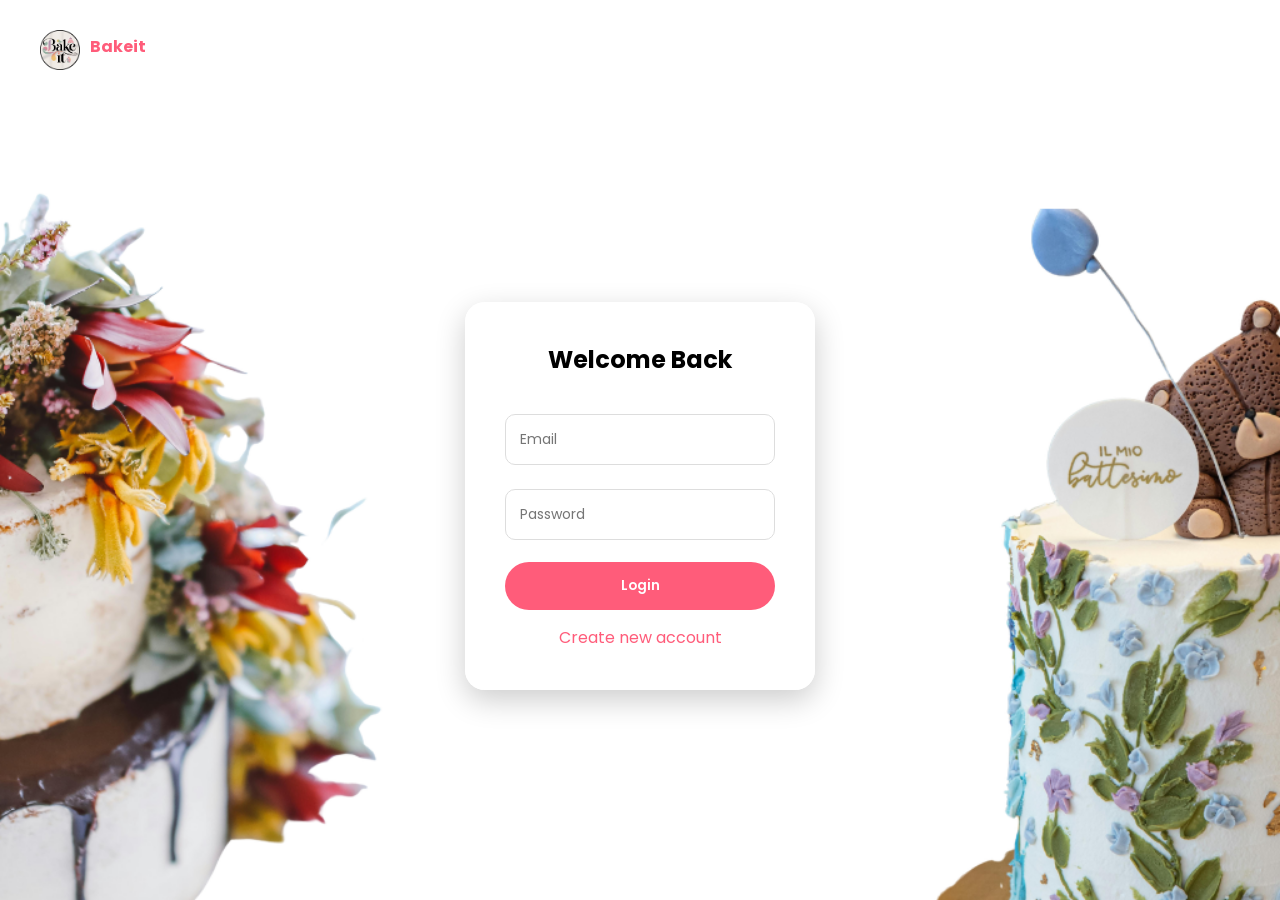
==== admin.html @ 615b2ef1 "first commit" ====
<!DOCTYPE html>
<html lang="en">

<head>
    <meta charset="UTF-8">
    <meta name="viewport" content="width=device-width, initial-scale=1.0">
    <title>Bakeit Admin Panel</title>
    <link rel="stylesheet" href="style/style.css">

    <link href="https://fonts.googleapis.com/css2?family=Poppins:wght@300;400;600&display=swap" rel="stylesheet">

    <style>
        * {
            margin: 0;
            padding: 0;
            box-sizing: border-box;
            font-family: 'Poppins', sans-serif;
        }

        body {
            background: #fff7f8;
        }

        /* HEADER */
        header {
            background: #ff5c7a;
            color: white;
            padding: 15px;
            text-align: center;
            font-size: 20px;
            font-weight: 600;
        }

        /* CONTAINER */
        .container {
            max-width: 1000px;
            margin: auto;
            padding: 20px;
        }

        /* CARD */
        .card {
            background: white;
            padding: 20px;
            border-radius: 12px;
            margin-bottom: 20px;
            box-shadow: 0 5px 15px rgba(0, 0, 0, 0.1);
        }

        /* INPUT */
        input {
            width: 100%;
            padding: 12px;
            margin: 8px 0;
            border-radius: 8px;
            border: 1px solid #ddd;
        }

        /* BUTTON */
        button {
            background: #ff5c7a;
            color: white;
            border: none;
            padding: 10px 15px;
            border-radius: 6px;
            cursor: pointer;
        }

        button:hover {
            opacity: 0.9;
        }

        /* PRODUCT */
        .product {
            display: flex;
            justify-content: space-between;
            align-items: center;
            margin-top: 10px;
            padding-bottom: 10px;
            border-bottom: 1px solid #eee;
        }

        .product img {
            width: 60px;
            height: 60px;
            object-fit: cover;
            border-radius: 8px;
        }

        /* DROP AREA */
        .drop-area {
            border: 2px dashed #ff5c7a;
            padding: 20px;
            text-align: center;
            border-radius: 10px;
            cursor: pointer;
        }

        .drop-area:hover {
            background: #fff0f3;
        }

        /* ORDER */
        .order {
            background: #fafafa;
            padding: 15px;
            margin-top: 10px;
            border-radius: 10px;
            line-height: 1.6;
        }

        .order strong {
            font-size: 16px;
        }

        .status {
            padding: 5px 10px;
            border-radius: 20px;
            font-size: 12px;
            display: inline-block;
        }

        .pending {
            background: orange;
            color: white;
        }

        .delivered {
            background: green;
            color: white;
        }
    </style>
</head>

<body>

    <header
        style="display:flex;justify-content:space-between;align-items:center;padding:15px;background:#ff5c7a;color:white;">

        <span style="font-weight:600;">🍰 Bakeit Admin Dashboard</span>

        <button onclick="goHome()" style="
    background:white;
    color:#ff5c7a;
    padding:8px 15px;
    border-radius:20px;
    border:none;
    cursor:pointer;
    font-weight:500;
  ">
            Home
        </button>

    </header>

    <div class="container">

        <!-- ADD PRODUCT -->
        <div class="card">
            <h2>Add Product</h2>

            <input type="text" id="name" placeholder="Product Name">
            <input type="number" id="price" placeholder="Price">
            <input type="text" id="category" placeholder="Category">

            <div id="dropArea" class="drop-area">
                Drag & Drop Image OR Click
                <input type="file" id="fileInput" hidden>
            </div>

            <img id="preview" style="width:100px;margin-top:10px;display:none;">

            <button onclick="addProduct()">Add Product</button>
        </div>

        <!-- PRODUCT LIST -->
        <div class="card">
            <h2>Products</h2>
            <div id="productList"></div>
        </div>

        <!-- ORDERS -->
        <div class="card">
            <h2>Orders</h2>
            <div id="orderList"></div>
        </div>
        <div class="card">
            <h2>Notifications</h2>
            <div id="notifyList"></div>
            <button onclick="clearNotify()">Clear</button>
        </div>

    </div>


    <script>
        let products = JSON.parse(localStorage.getItem("products")) || [];
        let orders = JSON.parse(localStorage.getItem("orders")) || [];

        let imageData = "";

        /* DRAG & DROP */
        let dropArea = document.getElementById("dropArea");
        let fileInput = document.getElementById("fileInput");
        let preview = document.getElementById("preview");

        dropArea.onclick = () => fileInput.click();

        fileInput.addEventListener("change", handleFile);

        dropArea.addEventListener("dragover", e => e.preventDefault());

        dropArea.addEventListener("drop", e => {
            e.preventDefault();
            let file = e.dataTransfer.files[0];
            handleFile({ target: { files: [file] } });
        });

        function handleFile(e) {
            let file = e.target.files[0];
            let reader = new FileReader();

            reader.onload = function (event) {
                imageData = event.target.result;
                preview.src = imageData;
                preview.style.display = "block";
            };

            reader.readAsDataURL(file);
        }

        /* ADD PRODUCT */
        function addProduct() {
            let name = document.getElementById("name").value;
            let price = document.getElementById("price").value;
            let category = document.getElementById("category").value;

            if (!name || !price || !category || !imageData) {
                alert("Fill all fields!");
                return;
            }

            products.push({ name, price, category, image: imageData });
            localStorage.setItem("products", JSON.stringify(products));

            displayProducts();
        }

        /* DISPLAY PRODUCTS */
        function displayProducts() {
            let list = document.getElementById("productList");
            list.innerHTML = "";

            products.forEach((p, i) => {
                list.innerHTML += `
      <div class="product">
        <div>
          <img src="${p.image}">
          <strong>${p.name}</strong><br>
          Rs.${p.price}
        </div>

        <div>
          <button onclick="editProduct(${i})">Edit</button>
          <button onclick="deleteProduct(${i})" style="background:red;">Delete</button>
        </div>
      </div>
    `;
            });
        }

        /* EDIT */
        function editProduct(i) {
            let newPrice = prompt("New Price:");
            if (newPrice) {
                products[i].price = newPrice;
                localStorage.setItem("products", JSON.stringify(products));
                displayProducts();
            }
        }

        /* DELETE */
        function deleteProduct(i) {
            if (confirm("Delete product?")) {
                products.splice(i, 1);
                localStorage.setItem("products", JSON.stringify(products));
                displayProducts();
            }
        }

        /* DISPLAY ORDERS */
        function displayOrders() {
            let list = document.getElementById("orderList");
            list.innerHTML = "";

            if (orders.length === 0) {
                list.innerHTML = "<p>No orders yet</p>";
                return;
            }

            orders.forEach((o, i) => {
                list.innerHTML += `
      <div class="order">

        <strong>${o.name}</strong><br>

        📞 ${o.mobile}<br>
        📍 ${o.address}<br>
        📮 ${o.postal}<br>

        💰 Total: Rs.${o.total}<br>

        🚚 Delivery: ${o.delivery || "Not set"}<br>

        Status:
        <span class="status ${o.status === 'Delivered' ? 'delivered' : 'pending'}">
          ${o.status || "Pending"}
        </span>

        <br><br>

        <input type="date" onchange="setDelivery(${i}, this.value)">

        <button onclick="markDelivered(${i})">Mark Delivered</button>

        <button onclick="deleteOrder(${i})" style="background:red;">
          Delete Order
        </button>

      </div>
    `;
            });
        }

        /* DELIVERY DATE */
        function setDelivery(i, date) {
            orders[i].delivery = date;
            localStorage.setItem("orders", JSON.stringify(orders));
            displayOrders();
        }

        /* STATUS */
        function markDelivered(i) {
            orders[i].status = "Delivered";
            localStorage.setItem("orders", JSON.stringify(orders));
            displayOrders();
        }

        /* DELETE ORDER */
        function deleteOrder(i) {
            if (confirm("Delete this order?")) {
                orders.splice(i, 1);
                localStorage.setItem("orders", JSON.stringify(orders));
                displayOrders();
            }
        }

        /* INIT */
        displayProducts();
        displayOrders();
    </script>
    <script>
        function loadNotifications() {
            let notifications = JSON.parse(localStorage.getItem("notifications")) || [];
            let box = document.getElementById("notifyList");

            if (notifications.length === 0) {
                box.innerHTML = "<p>No notifications</p>";
                return;
            }

            box.innerHTML = "";

            notifications.reverse().forEach(n => {
                box.innerHTML += `
      <div style="background:#fff0f3;padding:10px;margin:5px 0;border-radius:8px;">
        ${n.message}<br>
        <small>${n.time}</small>
      </div>
    `;
            });
        }

        loadNotifications();
    </script>
    <script>
        function clearNotify() {
            localStorage.removeItem("notifications");
            loadNotifications();
        }
    </script>
    <script>let user = JSON.parse(localStorage.getItem("user"));

        if (!user) {
            alert("Please login first!");
            window.location.href = "login.html";
        }

        // 👑 ADMIN CHECK
        else if (user.email !== "admin@gmail.com") {
            alert("Access denied! Admin only ❌");
            window.location.href = "index.html";
        }
    </script>
    <script>function goHome() {
            window.location.href = "index.html";
        }</script>

</body>

</html>
---- style/style.css ----
/* =========================
   📱 MOBILE RESPONSIVE FIX
   ========================= */

@media (max-width: 768px){

  /* HEADER */
  header{
    flex-direction: column;
    align-items: center;
    padding: 10px;
    gap:10px;
  }

  .header-right{
    flex-wrap: wrap;
    justify-content: center;
    gap:10px;
  }

  .logo span{
    font-size: 18px;
  }

  /* HERO */
  .hero{
    min-height: 60vh;
    padding: 20px;
  }

  .hero-text h1{
    font-size: 26px;
    line-height: 1.3;
  }

  .hero-text p{
    font-size: 14px;
  }

  /* SECTIONS */
  .section{
    padding: 30px 15px;
  }

  /* GRID (CAKES + PRODUCTS) */
  .cakes,
  .products{
    grid-template-columns: 1fr !important;
  }

  /* SIDEBAR (PRODUCT PAGE) */
  .sidebar{
    width: 100% !important;
    margin-bottom: 15px;
  }

  /* CONTAINER (FLEX FIX) */
  .container{
    flex-direction: column !important;
    padding: 10px;
  }

  /* BOXES */
  .box,
  .card,
  .profile-box{
    width: 100% !important;
    max-width: 95% !important;
    margin: auto;
    padding: 20px;
  }

  /* BUTTONS */
  button,
  .btn{
    width: 100%;
    font-size: 14px;
    padding: 10px;
  }

  /* INPUTS */
  input,
  select{
    font-size: 14px;
  }

  /* IMAGES */
  img{
    max-width: 100%;
    height: auto;
  }

}
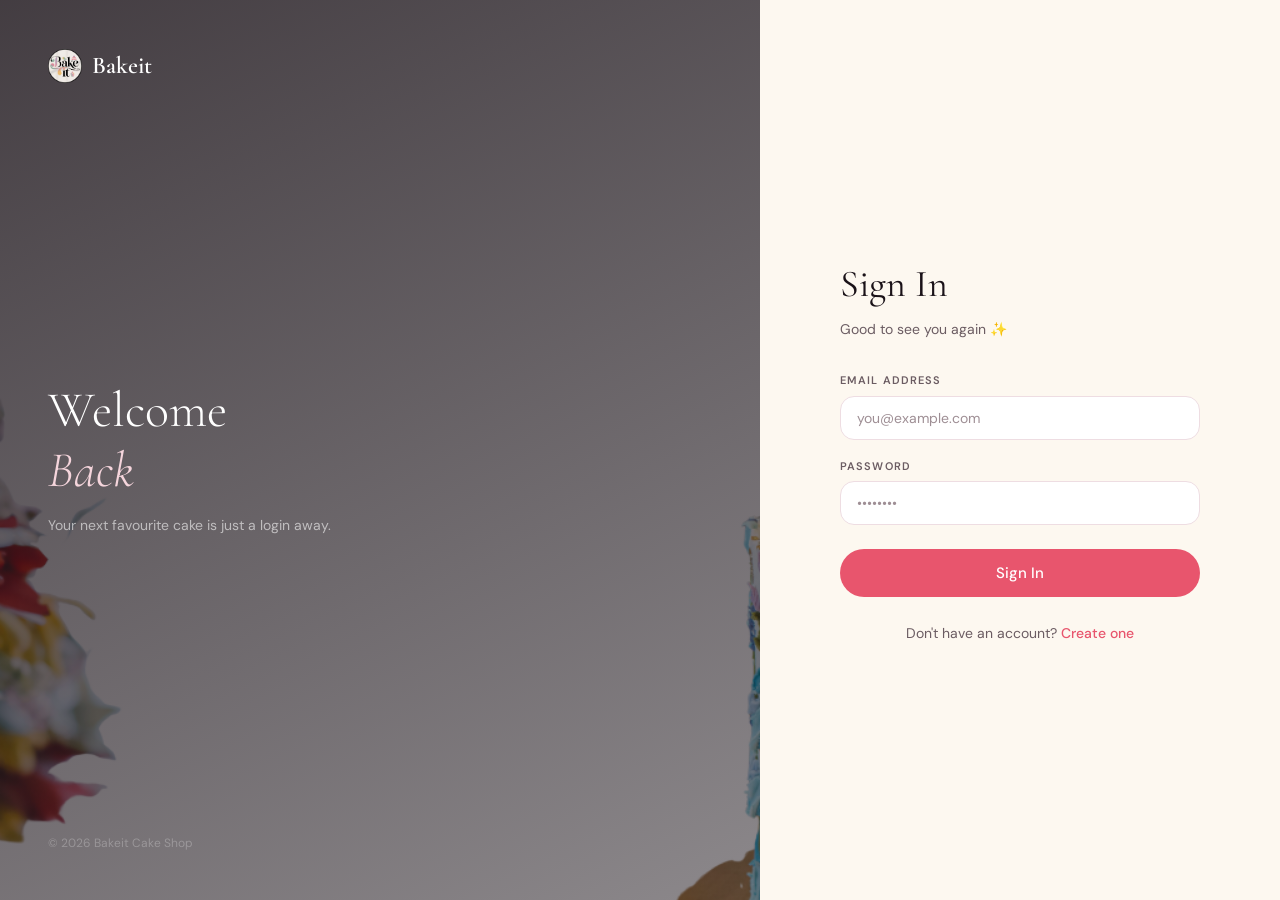
==== commit 208983ee: "updated project structure and files" ====
--- a/admin.html
+++ b/admin.html
@@ -1,411 +1,548 @@
 <!DOCTYPE html>
 <html lang="en">
-
 <head>
-    <meta charset="UTF-8">
-    <meta name="viewport" content="width=device-width, initial-scale=1.0">
-    <title>Bakeit Admin Panel</title>
-    <link rel="stylesheet" href="style/style.css">
-
-    <link href="https://fonts.googleapis.com/css2?family=Poppins:wght@300;400;600&display=swap" rel="stylesheet">
-
-    <style>
-        * {
-            margin: 0;
-            padding: 0;
-            box-sizing: border-box;
-            font-family: 'Poppins', sans-serif;
-        }
-
-        body {
-            background: #fff7f8;
-        }
-
-        /* HEADER */
-        header {
-            background: #ff5c7a;
-            color: white;
-            padding: 15px;
-            text-align: center;
-            font-size: 20px;
-            font-weight: 600;
-        }
-
-        /* CONTAINER */
-        .container {
-            max-width: 1000px;
-            margin: auto;
-            padding: 20px;
-        }
-
-        /* CARD */
-        .card {
-            background: white;
-            padding: 20px;
-            border-radius: 12px;
-            margin-bottom: 20px;
-            box-shadow: 0 5px 15px rgba(0, 0, 0, 0.1);
-        }
-
-        /* INPUT */
-        input {
-            width: 100%;
-            padding: 12px;
-            margin: 8px 0;
-            border-radius: 8px;
-            border: 1px solid #ddd;
-        }
-
-        /* BUTTON */
-        button {
-            background: #ff5c7a;
-            color: white;
-            border: none;
-            padding: 10px 15px;
-            border-radius: 6px;
-            cursor: pointer;
-        }
-
-        button:hover {
-            opacity: 0.9;
-        }
-
-        /* PRODUCT */
-        .product {
-            display: flex;
-            justify-content: space-between;
-            align-items: center;
-            margin-top: 10px;
-            padding-bottom: 10px;
-            border-bottom: 1px solid #eee;
-        }
-
-        .product img {
-            width: 60px;
-            height: 60px;
-            object-fit: cover;
-            border-radius: 8px;
-        }
-
-        /* DROP AREA */
-        .drop-area {
-            border: 2px dashed #ff5c7a;
-            padding: 20px;
-            text-align: center;
-            border-radius: 10px;
-            cursor: pointer;
-        }
-
-        .drop-area:hover {
-            background: #fff0f3;
-        }
-
-        /* ORDER */
-        .order {
-            background: #fafafa;
-            padding: 15px;
-            margin-top: 10px;
-            border-radius: 10px;
-            line-height: 1.6;
-        }
-
-        .order strong {
-            font-size: 16px;
-        }
-
-        .status {
-            padding: 5px 10px;
-            border-radius: 20px;
-            font-size: 12px;
-            display: inline-block;
-        }
-
-        .pending {
-            background: orange;
-            color: white;
-        }
-
-        .delivered {
-            background: green;
-            color: white;
-        }
-    </style>
+  <meta charset="UTF-8"><meta name="viewport" content="width=device-width, initial-scale=1.0">
+  <title>Admin Panel — Bakeit</title>
+  <link href="https://fonts.googleapis.com/css2?family=Cormorant+Garamond:ital,wght@0,300;0,400;0,600;1,400&family=DM+Sans:wght@300;400;500;600&display=swap" rel="stylesheet">
+  <link rel="stylesheet" href="style/shared.css">
+  <style>
+    body{background:#f5f0f2;overflow-x:hidden;}
+    /* SIDEBAR */
+    .admin-sidebar{position:fixed;left:0;top:0;height:100vh;width:var(--sidebar-w);background:var(--dark);z-index:400;display:flex;flex-direction:column;transition:transform .3s;}
+    @media(max-width:900px){.admin-sidebar{transform:translateX(-100%);}.admin-sidebar.open{transform:translateX(0);}}
+    .sidebar-logo{padding:24px 22px 20px;display:flex;align-items:center;gap:10px;border-bottom:1px solid rgba(255,255,255,.07);}
+    .sidebar-logo img{height:32px;}
+    .sidebar-logo span{font-family:'Cormorant Garamond',serif;font-size:22px;font-weight:600;color:white;}
+    .sidebar-label{font-size:10px;font-weight:600;letter-spacing:.2em;text-transform:uppercase;color:rgba(255,255,255,.25);padding:18px 22px 8px;}
+    .sidebar-item{display:flex;align-items:center;gap:12px;padding:12px 22px;font-size:14px;font-weight:400;color:rgba(255,255,255,.55);cursor:pointer;transition:all .2s;border-radius:0;text-decoration:none;border-left:3px solid transparent;}
+    .sidebar-item:hover{color:white;background:rgba(255,255,255,.05);border-left-color:rgba(232,85,109,.4);}
+    .sidebar-item.active{color:white;background:rgba(232,85,109,.12);border-left-color:var(--rose);}
+    .sidebar-item .si-icon{font-size:17px;width:22px;text-align:center;}
+    .sidebar-badge{margin-left:auto;background:var(--rose);color:white;font-size:10px;font-weight:700;min-width:18px;height:18px;border-radius:9px;display:inline-flex;align-items:center;justify-content:center;padding:0 5px;}
+    .sidebar-bottom{margin-top:auto;padding:20px 22px;border-top:1px solid rgba(255,255,255,.07);}
+    .sidebar-logout{display:flex;align-items:center;gap:10px;font-size:13px;color:rgba(255,255,255,.4);cursor:pointer;transition:color .2s;}
+    .sidebar-logout:hover{color:white;}
+
+    /* MAIN CONTENT */
+    .admin-main{margin-left:var(--sidebar-w);min-height:100vh;padding:0;}
+    @media(max-width:900px){.admin-main{margin-left:0;}}
+
+    /* TOP BAR */
+    .admin-topbar{background:white;padding:0 36px;height:68px;display:flex;align-items:center;justify-content:space-between;box-shadow:var(--shadow-sm);position:sticky;top:0;z-index:300;}
+    .topbar-left{display:flex;align-items:center;gap:16px;}
+    .menu-toggle{display:none;background:none;border:none;font-size:22px;cursor:pointer;color:var(--dark);}
+    @media(max-width:900px){.menu-toggle{display:block;}}
+    .topbar-title{font-family:'Cormorant Garamond',serif;font-size:22px;font-weight:600;color:var(--dark);}
+    .topbar-right{display:flex;align-items:center;gap:14px;}
+    .topbar-notif{position:relative;cursor:pointer;}
+    .notif-badge{position:absolute;top:-4px;right:-4px;background:var(--rose);color:white;font-size:9px;font-weight:700;min-width:16px;height:16px;border-radius:8px;display:flex;align-items:center;justify-content:center;padding:0 4px;}
+    .topbar-avatar{width:36px;height:36px;border-radius:50%;object-fit:cover;border:2px solid var(--rose);}
+    .topbar-name{font-size:14px;font-weight:500;color:var(--dark);}
+
+    /* SECTIONS */
+    .admin-section{display:none;padding:32px 36px;}
+    .admin-section.active{display:block;}
+    @media(max-width:640px){.admin-section{padding:20px 16px;}}
+
+    /* STATS GRID */
+    .stats-grid{display:grid;grid-template-columns:repeat(auto-fit,minmax(200px,1fr));gap:18px;margin-bottom:32px;}
+    .stat-card{background:white;border-radius:var(--radius-lg);padding:22px 24px;box-shadow:var(--shadow);display:flex;align-items:flex-start;gap:16px;}
+    .stat-icon{width:48px;height:48px;border-radius:var(--radius);display:flex;align-items:center;justify-content:center;font-size:22px;flex-shrink:0;}
+    .stat-icon.rose{background:var(--rose-soft);}
+    .stat-icon.gold{background:var(--gold-pale);}
+    .stat-icon.green{background:#d1f2e1;}
+    .stat-icon.blue{background:#dbeafe;}
+    .stat-info{}
+    .stat-val{font-size:26px;font-weight:700;color:var(--dark);line-height:1.1;}
+    .stat-lbl{font-size:12px;color:var(--muted);margin-top:3px;}
+
+    /* ORDERS TABLE */
+    .orders-filters{display:flex;gap:10px;margin-bottom:20px;flex-wrap:wrap;}
+    .filter-tab{padding:8px 18px;border:1.5px solid var(--border);border-radius:var(--radius-full);font-size:13px;font-weight:500;color:var(--mid);background:white;cursor:pointer;transition:all .2s;}
+    .filter-tab:hover{border-color:var(--rose);color:var(--rose);}
+    .filter-tab.active{background:var(--rose);border-color:var(--rose);color:white;}
+    .orders-table-wrap{background:white;border-radius:var(--radius-lg);box-shadow:var(--shadow);overflow:hidden;}
+    .orders-table{width:100%;border-collapse:collapse;}
+    .orders-table th{background:var(--cream);font-size:11px;font-weight:600;color:var(--mid);letter-spacing:.1em;text-transform:uppercase;padding:14px 18px;text-align:left;border-bottom:1px solid var(--border);}
+    .orders-table td{padding:16px 18px;font-size:13px;color:var(--dark);border-bottom:1px solid var(--border);vertical-align:top;}
+    .orders-table tr:last-child td{border-bottom:none;}
+    .orders-table tr:hover td{background:#fdf7f9;}
+    .order-id-cell{font-weight:700;color:var(--rose);font-size:12px;letter-spacing:.06em;}
+    .order-customer{font-weight:500;}
+    .order-addr{font-size:12px;color:var(--muted);margin-top:2px;}
+    .order-items-preview{font-size:12px;color:var(--mid);}
+    /* action buttons in table */
+    .table-actions{display:flex;flex-direction:column;gap:6px;min-width:180px;}
+    .del-date-input{width:100%;padding:7px 10px;border:1.5px solid var(--border);border-radius:var(--radius-sm);font-family:'DM Sans',sans-serif;font-size:12px;color:var(--dark);outline:none;transition:all .2s;background:white;}
+    .del-date-input:focus{border-color:var(--rose);}
+    .status-select{width:100%;padding:7px 10px;border:1.5px solid var(--border);border-radius:var(--radius-sm);font-family:'DM Sans',sans-serif;font-size:12px;color:var(--dark);outline:none;background:white;cursor:pointer;}
+    .status-select:focus{border-color:var(--rose);}
+    .custom-price-row{display:flex;gap:6px;}
+    .custom-price-input{flex:1;padding:7px 10px;border:1.5px solid var(--border);border-radius:var(--radius-sm);font-family:'DM Sans',sans-serif;font-size:12px;color:var(--dark);outline:none;}
+    .custom-price-input:focus{border-color:var(--rose);}
+    .save-row-btn{padding:7px 14px;background:var(--rose);color:white;border:none;border-radius:var(--radius-sm);font-size:12px;font-weight:500;cursor:pointer;transition:all .2s;white-space:nowrap;}
+    .save-row-btn:hover{background:var(--rose-deep);}
+    .del-btn-sm{padding:6px 12px;background:rgba(230,57,70,.1);color:var(--error);border:1px solid rgba(230,57,70,.2);border-radius:var(--radius-sm);font-size:12px;cursor:pointer;transition:all .2s;}
+    .del-btn-sm:hover{background:var(--error);color:white;}
+    .empty-table{text-align:center;padding:60px 20px;color:var(--muted);}
+    .empty-table div{font-size:40px;margin-bottom:12px;}
+    .search-bar{width:100%;padding:11px 16px;border:1.5px solid var(--border);border-radius:var(--radius);font-family:'DM Sans',sans-serif;font-size:14px;outline:none;background:white;transition:all .25s;margin-bottom:18px;}
+    .search-bar:focus{border-color:var(--rose);}
+
+    /* PRODUCTS */
+    .products-admin-grid{display:grid;grid-template-columns:repeat(auto-fill,minmax(220px,1fr));gap:18px;}
+    .prod-admin-card{background:white;border-radius:var(--radius-lg);overflow:hidden;box-shadow:var(--shadow);}
+    .prod-admin-img{height:160px;overflow:hidden;}
+    .prod-admin-img img{width:100%;height:100%;object-fit:cover;}
+    .prod-admin-body{padding:14px 16px;}
+    .prod-admin-name{font-size:14px;font-weight:600;color:var(--dark);margin-bottom:3px;}
+    .prod-admin-cat{font-size:11px;color:var(--muted);text-transform:uppercase;letter-spacing:.08em;margin-bottom:6px;}
+    .prod-admin-price{font-size:15px;font-weight:700;color:var(--rose);margin-bottom:12px;}
+    .prod-admin-actions{display:flex;gap:8px;}
+    .add-product-form{background:white;border-radius:var(--radius-lg);padding:28px;box-shadow:var(--shadow);margin-bottom:28px;}
+    .add-product-form h2{font-family:'Cormorant Garamond',serif;font-size:22px;font-weight:400;margin-bottom:20px;}
+    .form-row{display:grid;grid-template-columns:1fr 1fr;gap:16px;}
+    @media(max-width:640px){.form-row{grid-template-columns:1fr;}}
+    .drop-zone{border:2px dashed var(--border);border-radius:var(--radius);padding:32px 20px;text-align:center;cursor:pointer;transition:all .3s;background:var(--cream);}
+    .drop-zone:hover,.drop-zone.drag-over{border-color:var(--rose);background:var(--rose-pale);}
+    .drop-zone-icon{font-size:36px;margin-bottom:10px;}
+    .drop-zone-text{font-size:14px;color:var(--mid);}
+    .drop-zone-sub{font-size:12px;color:var(--muted);margin-top:4px;}
+    .image-preview{width:80px;height:80px;border-radius:var(--radius);object-fit:cover;display:none;margin:10px auto 0;border:2px solid var(--border);}
+
+    /* NOTIFICATIONS */
+    .notif-item{display:flex;align-items:flex-start;gap:14px;padding:16px 20px;border-bottom:1px solid var(--border);background:white;transition:background .2s;}
+    .notif-item:last-child{border-bottom:none;}
+    .notif-item.unread{background:var(--rose-pale);}
+    .notif-dot{width:8px;height:8px;border-radius:50%;background:var(--rose);flex-shrink:0;margin-top:5px;}
+    .notif-dot.read{background:var(--muted);}
+    .notif-msg{font-size:13px;color:var(--dark);}
+    .notif-time{font-size:11px;color:var(--muted);margin-top:3px;}
+
+    /* MOBILE overlay */
+    .sidebar-overlay{display:none;position:fixed;inset:0;background:rgba(26,18,24,.5);z-index:399;}
+    .sidebar-overlay.show{display:block;}
+  </style>
 </head>
-
 <body>
 
-    <header
-        style="display:flex;justify-content:space-between;align-items:center;padding:15px;background:#ff5c7a;color:white;">
-
-        <span style="font-weight:600;">🍰 Bakeit Admin Dashboard</span>
-
-        <button onclick="goHome()" style="
-    background:white;
-    color:#ff5c7a;
-    padding:8px 15px;
-    border-radius:20px;
-    border:none;
-    cursor:pointer;
-    font-weight:500;
-  ">
-            Home
-        </button>
-
-    </header>
-
-    <div class="container">
-
-        <!-- ADD PRODUCT -->
-        <div class="card">
-            <h2>Add Product</h2>
-
-            <input type="text" id="name" placeholder="Product Name">
-            <input type="number" id="price" placeholder="Price">
-            <input type="text" id="category" placeholder="Category">
-
-            <div id="dropArea" class="drop-area">
-                Drag & Drop Image OR Click
-                <input type="file" id="fileInput" hidden>
+<!-- SIDEBAR -->
+<aside class="admin-sidebar" id="adminSidebar">
+  <div class="sidebar-logo">
+    <img src="images/logo.png" alt="Bakeit">
+    <span>Bakeit</span>
+  </div>
+  <div class="sidebar-label">Main Menu</div>
+  <a class="sidebar-item active" data-section="dashboard" onclick="switchSection('dashboard')">
+    <span class="si-icon">📊</span> Dashboard
+  </a>
+  <a class="sidebar-item" data-section="orders" onclick="switchSection('orders')">
+    <span class="si-icon">📦</span> Orders
+    <span class="sidebar-badge" id="pendingBadge">0</span>
+  </a>
+  <a class="sidebar-item" data-section="products" onclick="switchSection('products')">
+    <span class="si-icon">🎂</span> Products
+  </a>
+  <div class="sidebar-label">System</div>
+  <a class="sidebar-item" data-section="notifications" onclick="switchSection('notifications')">
+    <span class="si-icon">🔔</span> Notifications
+    <span class="sidebar-badge" id="notifBadge" style="display:none;">0</span>
+  </a>
+  <div class="sidebar-bottom">
+    <div class="sidebar-logout" onclick="logout()">
+      <span>🚪</span> <span>Logout</span>
+    </div>
+  </div>
+</aside>
+<div class="sidebar-overlay" id="sidebarOverlay" onclick="closeSidebar()"></div>
+
+<!-- MAIN -->
+<div class="admin-main">
+  <!-- TOP BAR -->
+  <div class="admin-topbar">
+    <div class="topbar-left">
+      <button class="menu-toggle" onclick="toggleSidebar()">☰</button>
+      <h1 class="topbar-title" id="topbarTitle">Dashboard</h1>
+    </div>
+    <div class="topbar-right">
+      <div class="topbar-notif" onclick="switchSection('notifications')">
+        🔔
+        <div class="notif-badge" id="topNotifBadge" style="display:none;">0</div>
+      </div>
+      <span class="topbar-name">Admin</span>
+      <img class="topbar-avatar" src="images/logo.png" alt="Admin">
+    </div>
+  </div>
+
+  <!-- ── DASHBOARD ── -->
+  <div class="admin-section active" id="section-dashboard">
+    <div class="stats-grid" id="statsGrid"></div>
+    <h3 style="font-family:'Cormorant Garamond',serif;font-size:22px;font-weight:400;margin-bottom:16px;">Recent Orders</h3>
+    <div id="recentOrdersWrap"></div>
+  </div>
+
+  <!-- ── ORDERS ── -->
+  <div class="admin-section" id="section-orders">
+    <input class="search-bar" type="text" id="orderSearch" placeholder="🔍 Search by order ID, customer name or email..." oninput="renderOrders()">
+    <div class="orders-filters" id="orderFilters">
+      <div class="filter-tab active" data-status="All" onclick="setFilter('All')">All</div>
+      <div class="filter-tab" data-status="Pending" onclick="setFilter('Pending')">Pending</div>
+      <div class="filter-tab" data-status="Price Set" onclick="setFilter('Price Set')">Price Set</div>
+      <div class="filter-tab" data-status="Delivering" onclick="setFilter('Delivering')">Delivering</div>
+      <div class="filter-tab" data-status="Delivered" onclick="setFilter('Delivered')">Delivered</div>
+      <div class="filter-tab" data-status="Cancelled" onclick="setFilter('Cancelled')">Cancelled</div>
+    </div>
+    <div class="orders-table-wrap" id="ordersTableWrap"></div>
+  </div>
+
+  <!-- ── PRODUCTS ── -->
+  <div class="admin-section" id="section-products">
+    <div class="add-product-form">
+      <h2>Add New Product</h2>
+      <div class="form-row">
+        <div class="field"><label>Product Name</label><input type="text" id="prodName" placeholder="Chocolate Dream Cake"></div>
+        <div class="field"><label>Price (Rs.)</label><input type="number" id="prodPrice" placeholder="1500" min="0"></div>
+      </div>
+      <div class="field">
+        <label>Category</label>
+        <select id="prodCategory">
+          <option value="">Select category...</option>
+          <option value="chocolate">Chocolate</option>
+          <option value="fruit">Fruit</option>
+          <option value="birthday">Birthday</option>
+          <option value="celebration">Celebration</option>
+          <option value="cupcakes">Cupcakes</option>
+          <option value="bento">Bento & Combos</option>
+          <option value="jars">Cake Jars & Slices</option>
+          <option value="gift">Gift Boxes</option>
+          <option value="seasonal">Seasonal</option>
+        </select>
+      </div>
+      <div class="field">
+        <label>Product Image</label>
+        <div class="drop-zone" id="dropZone" onclick="document.getElementById('imgInput').click()">
+          <div class="drop-zone-icon">📸</div>
+          <div class="drop-zone-text">Click or drag & drop to upload</div>
+          <div class="drop-zone-sub">JPG, PNG or WebP — max 5MB</div>
+          <input type="file" id="imgInput" accept="image/*" hidden>
+        </div>
+        <img id="imgPreview" class="image-preview">
+      </div>
+      <button class="btn-primary" onclick="addProduct()">➕ Add Product</button>
+    </div>
+    <h3 style="font-family:'Cormorant Garamond',serif;font-size:22px;font-weight:400;margin-bottom:18px;">All Products (<span id="prodCount">0</span>)</h3>
+    <div class="products-admin-grid" id="productAdminGrid"></div>
+  </div>
+
+  <!-- ── NOTIFICATIONS ── -->
+  <div class="admin-section" id="section-notifications">
+    <div style="display:flex;justify-content:space-between;align-items:center;margin-bottom:20px;">
+      <h2 style="font-family:'Cormorant Garamond',serif;font-size:22px;font-weight:400;">Notifications</h2>
+      <button class="btn-ghost btn-sm" onclick="clearAllNotifications()">Clear All</button>
+    </div>
+    <div class="orders-table-wrap" id="notifList"></div>
+  </div>
+</div>
+
+<script src="scripts/shared.js"></script>
+<script>
+// ── SECURITY ──
+const adminUser = requireAdmin();
+let currentFilter = 'All';
+let imgData = '';
+
+// ── SIDEBAR ──
+function switchSection(id) {
+  document.querySelectorAll('.admin-section').forEach(s => s.classList.remove('active'));
+  document.querySelectorAll('.sidebar-item').forEach(i => i.classList.remove('active'));
+  document.getElementById('section-'+id).classList.add('active');
+  document.querySelector(`[data-section="${id}"]`).classList.add('active');
+  document.getElementById('topbarTitle').textContent = {dashboard:'Dashboard',orders:'Orders',products:'Products',notifications:'Notifications'}[id];
+  closeSidebar();
+  if(id==='orders') renderOrders();
+  if(id==='products') renderProducts();
+  if(id==='notifications') renderNotifications();
+}
+function toggleSidebar(){ document.getElementById('adminSidebar').classList.toggle('open'); document.getElementById('sidebarOverlay').classList.toggle('show'); }
+function closeSidebar(){ document.getElementById('adminSidebar').classList.remove('open'); document.getElementById('sidebarOverlay').classList.remove('show'); }
+
+// ── DASHBOARD ──
+function renderDashboard() {
+  const orders = getOrders();
+  const products = JSON.parse(localStorage.getItem('products')) || [];
+  const pending = orders.filter(o => o.status === 'Pending').length;
+  const delivering = orders.filter(o => o.status === 'Delivering').length;
+  const delivered = orders.filter(o => o.status === 'Delivered').length;
+  const revenue = orders.filter(o=>o.status==='Delivered').reduce((s,o)=>s+(o.total||0),0);
+  const unread = getUnreadCount();
+
+  document.getElementById('statsGrid').innerHTML = `
+    <div class="stat-card"><div class="stat-icon rose">📦</div><div class="stat-info"><div class="stat-val">${orders.length}</div><div class="stat-lbl">Total Orders</div></div></div>
+    <div class="stat-card"><div class="stat-icon gold">⏳</div><div class="stat-info"><div class="stat-val">${pending}</div><div class="stat-lbl">Pending Orders</div></div></div>
+    <div class="stat-card"><div class="stat-icon blue">🚚</div><div class="stat-info"><div class="stat-val">${delivering}</div><div class="stat-lbl">Out for Delivery</div></div></div>
+    <div class="stat-card"><div class="stat-icon green">✅</div><div class="stat-info"><div class="stat-val">${delivered}</div><div class="stat-lbl">Delivered</div></div></div>
+    <div class="stat-card"><div class="stat-icon green">💰</div><div class="stat-info"><div class="stat-val">${formatRs(revenue)}</div><div class="stat-lbl">Total Revenue</div></div></div>
+    <div class="stat-card"><div class="stat-icon rose">🎂</div><div class="stat-info"><div class="stat-val">${products.length}</div><div class="stat-lbl">Products Listed</div></div></div>`;
+
+  // pending badge
+  document.getElementById('pendingBadge').textContent = pending;
+  document.getElementById('pendingBadge').style.display = pending > 0 ? 'inline-flex' : 'none';
+  const nb = getUnreadCount();
+  document.getElementById('notifBadge').textContent = nb;
+  document.getElementById('notifBadge').style.display = nb > 0 ? 'inline-flex' : 'none';
+  document.getElementById('topNotifBadge').textContent = nb;
+  document.getElementById('topNotifBadge').style.display = nb > 0 ? 'flex' : 'none';
+
+  // Recent orders (last 5)
+  const recent = [...orders].reverse().slice(0, 5);
+  if(recent.length === 0) {
+    document.getElementById('recentOrdersWrap').innerHTML = '<div class="orders-table-wrap"><div class="empty-table"><div>📋</div><p>No orders yet</p></div></div>';
+    return;
+  }
+  document.getElementById('recentOrdersWrap').innerHTML = `
+    <div class="orders-table-wrap">
+      <table class="orders-table">
+        <thead><tr><th>Order ID</th><th>Customer</th><th>Total</th><th>Status</th><th>Placed</th></tr></thead>
+        <tbody>${recent.map(o=>`
+          <tr>
+            <td class="order-id-cell">${o.id}</td>
+            <td class="order-customer">${o.name}<div class="order-addr">${o.email}</div></td>
+            <td style="font-weight:600;">${formatRs(o.total)}</td>
+            <td>${statusBadge(o.status||'Pending')}</td>
+            <td style="font-size:12px;color:var(--muted);">${formatDate(o.placedAt)}</td>
+          </tr>`).join('')}
+        </tbody>
+      </table>
+    </div>`;
+}
+
+// ── ORDERS ──
+function setFilter(status) {
+  currentFilter = status;
+  document.querySelectorAll('.filter-tab').forEach(t => t.classList.toggle('active', t.dataset.status === status));
+  renderOrders();
+}
+
+function renderOrders() {
+  const wrap = document.getElementById('ordersTableWrap');
+  const search = (document.getElementById('orderSearch')?.value || '').toLowerCase();
+  let orders = getOrders().map((o, i) => ({ ...o, _idx: i }));
+  if (currentFilter !== 'All') orders = orders.filter(o => (o.status || 'Pending') === currentFilter);
+  if (search) orders = orders.filter(o =>
+    (o.id||'').toLowerCase().includes(search) ||
+    (o.name||'').toLowerCase().includes(search) ||
+    (o.email||'').toLowerCase().includes(search)
+  );
+  orders = orders.reverse();
+  if (orders.length === 0) {
+    wrap.innerHTML = '<div class="empty-table"><div>📋</div><p>No orders found</p></div>';
+    return;
+  }
+  wrap.innerHTML = `
+    <table class="orders-table">
+      <thead><tr><th>Order ID</th><th>Customer</th><th>Items</th><th>Total</th><th>Status</th><th>Actions</th></tr></thead>
+      <tbody>${orders.map(o => {
+        const hasCustom = o.items?.some(i => i.price === 0 || !i.price);
+        const itemsSummary = (o.items||[]).map(i=>`${i.name} ×${i.qty}`).join(', ');
+        return `<tr>
+          <td>
+            <div class="order-id-cell">${o.id}</div>
+            <div style="font-size:11px;color:var(--muted);margin-top:3px;">${formatDate(o.placedAt)}</div>
+          </td>
+          <td>
+            <div class="order-customer">${o.name}</div>
+            <div class="order-addr">${o.email}</div>
+            <div class="order-addr">📞 ${o.mobile||'—'}</div>
+            <div class="order-addr">📍 ${o.address||'—'}</div>
+            ${o.notes?`<div class="order-addr">📝 ${o.notes}</div>`:''}
+          </td>
+          <td><div class="order-items-preview">${itemsSummary.substring(0,80)}${itemsSummary.length>80?'...':''}</div></td>
+          <td style="font-weight:700;color:var(--dark);">${formatRs(o.total)}</td>
+          <td>${statusBadge(o.status||'Pending')}</td>
+          <td>
+            <div class="table-actions">
+              <label style="font-size:11px;font-weight:600;color:var(--mid);letter-spacing:.08em;text-transform:uppercase;">📅 Delivery Date</label>
+              <input type="date" class="del-date-input" id="dd-${o._idx}" value="${o.deliveryDate||''}" min="${new Date().toISOString().split('T')[0]}">
+              <label style="font-size:11px;font-weight:600;color:var(--mid);letter-spacing:.08em;text-transform:uppercase;">Status</label>
+              <select class="status-select" id="st-${o._idx}">
+                <option value="Pending" ${(o.status||'Pending')==='Pending'?'selected':''}>⏳ Pending</option>
+                <option value="Price Set" ${o.status==='Price Set'?'selected':''}>💰 Price Set</option>
+                <option value="Delivering" ${o.status==='Delivering'?'selected':''}>🚚 Delivering</option>
+                <option value="Delivered" ${o.status==='Delivered'?'selected':''}>✅ Delivered</option>
+                <option value="Cancelled" ${o.status==='Cancelled'?'selected':''}>❌ Cancelled</option>
+              </select>
+              ${hasCustom?`
+              <label style="font-size:11px;font-weight:600;color:var(--mid);letter-spacing:.08em;text-transform:uppercase;">💰 Custom Price</label>
+              <div class="custom-price-row">
+                <input type="number" class="custom-price-input" id="cp-${o._idx}" placeholder="Set price (Rs.)">
+                <button class="save-row-btn" onclick="setCustomPrice(${o._idx})">Set</button>
+              </div>`:''}
+              <button class="save-row-btn" style="background:var(--dark);" onclick="saveOrderChanges(${o._idx})">💾 Save Changes</button>
+              <button class="del-btn-sm" onclick="deleteOrder(${o._idx})">🗑️ Delete</button>
             </div>
-
-            <img id="preview" style="width:100px;margin-top:10px;display:none;">
-
-            <button onclick="addProduct()">Add Product</button>
-        </div>
-
-        <!-- PRODUCT LIST -->
-        <div class="card">
-            <h2>Products</h2>
-            <div id="productList"></div>
-        </div>
-
-        <!-- ORDERS -->
-        <div class="card">
-            <h2>Orders</h2>
-            <div id="orderList"></div>
-        </div>
-        <div class="card">
-            <h2>Notifications</h2>
-            <div id="notifyList"></div>
-            <button onclick="clearNotify()">Clear</button>
-        </div>
-
-    </div>
-
-
-    <script>
-        let products = JSON.parse(localStorage.getItem("products")) || [];
-        let orders = JSON.parse(localStorage.getItem("orders")) || [];
-
-        let imageData = "";
-
-        /* DRAG & DROP */
-        let dropArea = document.getElementById("dropArea");
-        let fileInput = document.getElementById("fileInput");
-        let preview = document.getElementById("preview");
-
-        dropArea.onclick = () => fileInput.click();
-
-        fileInput.addEventListener("change", handleFile);
-
-        dropArea.addEventListener("dragover", e => e.preventDefault());
-
-        dropArea.addEventListener("drop", e => {
-            e.preventDefault();
-            let file = e.dataTransfer.files[0];
-            handleFile({ target: { files: [file] } });
-        });
-
-        function handleFile(e) {
-            let file = e.target.files[0];
-            let reader = new FileReader();
-
-            reader.onload = function (event) {
-                imageData = event.target.result;
-                preview.src = imageData;
-                preview.style.display = "block";
-            };
-
-            reader.readAsDataURL(file);
-        }
-
-        /* ADD PRODUCT */
-        function addProduct() {
-            let name = document.getElementById("name").value;
-            let price = document.getElementById("price").value;
-            let category = document.getElementById("category").value;
-
-            if (!name || !price || !category || !imageData) {
-                alert("Fill all fields!");
-                return;
-            }
-
-            products.push({ name, price, category, image: imageData });
-            localStorage.setItem("products", JSON.stringify(products));
-
-            displayProducts();
-        }
-
-        /* DISPLAY PRODUCTS */
-        function displayProducts() {
-            let list = document.getElementById("productList");
-            list.innerHTML = "";
-
-            products.forEach((p, i) => {
-                list.innerHTML += `
-      <div class="product">
-        <div>
-          <img src="${p.image}">
-          <strong>${p.name}</strong><br>
-          Rs.${p.price}
-        </div>
-
-        <div>
-          <button onclick="editProduct(${i})">Edit</button>
-          <button onclick="deleteProduct(${i})" style="background:red;">Delete</button>
+          </td>
+        </tr>`;
+      }).join('')}
+      </tbody>
+    </table>`;
+}
+
+function saveOrderChanges(idx) {
+  const orders = getOrders();
+  const deliveryDate = document.getElementById(`dd-${idx}`)?.value || null;
+  const status = document.getElementById(`st-${idx}`)?.value || 'Pending';
+  orders[idx].deliveryDate = deliveryDate || null;
+  orders[idx].status = status;
+  saveOrders(orders);
+  if (deliveryDate) addNotification(`Delivery date for order ${orders[idx].id} set to ${formatDate(deliveryDate)}`,'info');
+  showToast('Order updated successfully!','success');
+  renderDashboard();
+  renderOrders();
+}
+
+function setCustomPrice(idx) {
+  const orders = getOrders();
+  const price = parseInt(document.getElementById(`cp-${idx}`)?.value);
+  if (!price || price < 0) { showToast('Please enter a valid price.','error'); return; }
+  let updated = false;
+  orders[idx].items.forEach(item => {
+    if (item.price === 0 || !item.price) { item.price = price; updated = true; }
+  });
+  if (updated) {
+    orders[idx].total = orders[idx].items.reduce((s,i)=>s+(i.price||0)*i.qty,0);
+    orders[idx].status = 'Price Set';
+    saveOrders(orders);
+    addNotification(`Custom cake price Rs.${price.toLocaleString()} set for order ${orders[idx].id}`,'info');
+    showToast('Custom price set and customer notified.','success');
+    renderOrders();
+  }
+}
+
+function deleteOrder(idx) {
+  if (!confirm('Delete this order permanently?')) return;
+  const orders = getOrders();
+  orders.splice(idx, 1);
+  saveOrders(orders);
+  showToast('Order deleted.','default');
+  renderDashboard();
+  renderOrders();
+}
+
+// ── PRODUCTS ──
+let prodImgData = '';
+
+function initDropZone() {
+  const dz = document.getElementById('dropZone');
+  const fi = document.getElementById('imgInput');
+  if (!dz) return;
+  dz.ondragover = e => { e.preventDefault(); dz.classList.add('drag-over'); };
+  dz.ondragleave = () => dz.classList.remove('drag-over');
+  dz.ondrop = e => { e.preventDefault(); dz.classList.remove('drag-over'); handleImg(e.dataTransfer.files[0]); };
+  fi.onchange = e => handleImg(e.target.files[0]);
+}
+function handleImg(file) {
+  if (!file || !file.type.startsWith('image/')) { showToast('Please upload a valid image.','error'); return; }
+  const reader = new FileReader();
+  reader.onload = e => {
+    prodImgData = e.target.result;
+    const prev = document.getElementById('imgPreview');
+    prev.src = prodImgData; prev.style.display = 'block';
+  };
+  reader.readAsDataURL(file);
+}
+function addProduct() {
+  const name = document.getElementById('prodName').value.trim();
+  const price = parseInt(document.getElementById('prodPrice').value);
+  const category = document.getElementById('prodCategory').value;
+  if (!name || !price || !category || !prodImgData) { showToast('Please fill all fields and upload an image.','error'); return; }
+  const products = JSON.parse(localStorage.getItem('products')) || [];
+  products.push({ name, price, category, image: prodImgData, addedAt: new Date().toISOString() });
+  localStorage.setItem('products', JSON.stringify(products));
+  document.getElementById('prodName').value = '';
+  document.getElementById('prodPrice').value = '';
+  document.getElementById('prodCategory').value = '';
+  document.getElementById('imgPreview').style.display = 'none';
+  document.getElementById('imgInput').value = '';
+  prodImgData = '';
+  showToast(`"${name}" added successfully!`,'success');
+  renderProducts();
+}
+function renderProducts() {
+  const products = JSON.parse(localStorage.getItem('products')) || [];
+  document.getElementById('prodCount').textContent = products.length;
+  const grid = document.getElementById('productAdminGrid');
+  if (products.length === 0) {
+    grid.innerHTML = '<div style="grid-column:1/-1;text-align:center;padding:60px;color:var(--muted);font-size:15px;">No products yet. Add your first cake above!</div>';
+    return;
+  }
+  grid.innerHTML = products.map((p, i) => `
+    <div class="prod-admin-card">
+      <div class="prod-admin-img"><img src="${p.image}" alt="${p.name}" loading="lazy"></div>
+      <div class="prod-admin-body">
+        <div class="prod-admin-name">${p.name}</div>
+        <div class="prod-admin-cat">${p.category}</div>
+        <div class="prod-admin-price">${formatRs(p.price)}</div>
+        <div class="prod-admin-actions">
+          <button class="btn-ghost btn-sm" style="flex:1;" onclick="editPrice(${i})">Edit Price</button>
+          <button class="del-btn-sm" onclick="deleteProduct(${i})">🗑️</button>
         </div>
       </div>
-    `;
-            });
-        }
-
-        /* EDIT */
-        function editProduct(i) {
-            let newPrice = prompt("New Price:");
-            if (newPrice) {
-                products[i].price = newPrice;
-                localStorage.setItem("products", JSON.stringify(products));
-                displayProducts();
-            }
-        }
-
-        /* DELETE */
-        function deleteProduct(i) {
-            if (confirm("Delete product?")) {
-                products.splice(i, 1);
-                localStorage.setItem("products", JSON.stringify(products));
-                displayProducts();
-            }
-        }
-
-        /* DISPLAY ORDERS */
-        function displayOrders() {
-            let list = document.getElementById("orderList");
-            list.innerHTML = "";
-
-            if (orders.length === 0) {
-                list.innerHTML = "<p>No orders yet</p>";
-                return;
-            }
-
-            orders.forEach((o, i) => {
-                list.innerHTML += `
-      <div class="order">
-
-        <strong>${o.name}</strong><br>
-
-        📞 ${o.mobile}<br>
-        📍 ${o.address}<br>
-        📮 ${o.postal}<br>
-
-        💰 Total: Rs.${o.total}<br>
-
-        🚚 Delivery: ${o.delivery || "Not set"}<br>
-
-        Status:
-        <span class="status ${o.status === 'Delivered' ? 'delivered' : 'pending'}">
-          ${o.status || "Pending"}
-        </span>
-
-        <br><br>
-
-        <input type="date" onchange="setDelivery(${i}, this.value)">
-
-        <button onclick="markDelivered(${i})">Mark Delivered</button>
-
-        <button onclick="deleteOrder(${i})" style="background:red;">
-          Delete Order
-        </button>
-
+    </div>`).join('');
+}
+function editPrice(i) {
+  const products = JSON.parse(localStorage.getItem('products')) || [];
+  const np = prompt(`New price for "${products[i].name}" (Rs.):`, products[i].price);
+  if (np === null) return;
+  if (isNaN(parseInt(np)) || parseInt(np) < 0) { showToast('Please enter a valid price.','error'); return; }
+  products[i].price = parseInt(np);
+  localStorage.setItem('products', JSON.stringify(products));
+  showToast('Price updated!','success');
+  renderProducts();
+}
+function deleteProduct(i) {
+  const products = JSON.parse(localStorage.getItem('products')) || [];
+  if (!confirm(`Delete "${products[i].name}"?`)) return;
+  products.splice(i, 1);
+  localStorage.setItem('products', JSON.stringify(products));
+  showToast('Product deleted.','default');
+  renderProducts();
+}
+
+// ── NOTIFICATIONS ──
+function renderNotifications() {
+  const notifs = getNotifications();
+  const list = document.getElementById('notifList');
+  if (notifs.length === 0) {
+    list.innerHTML = '<div class="empty-table"><div>🔔</div><p>No notifications yet</p></div>';
+    return;
+  }
+  list.innerHTML = notifs.map(n => `
+    <div class="notif-item ${n.read ? '' : 'unread'}">
+      <div class="notif-dot ${n.read ? 'read' : ''}"></div>
+      <div>
+        <div class="notif-msg">${n.msg}</div>
+        <div class="notif-time">${formatDateTime(n.time)}</div>
       </div>
-    `;
-            });
-        }
-
-        /* DELIVERY DATE */
-        function setDelivery(i, date) {
-            orders[i].delivery = date;
-            localStorage.setItem("orders", JSON.stringify(orders));
-            displayOrders();
-        }
-
-        /* STATUS */
-        function markDelivered(i) {
-            orders[i].status = "Delivered";
-            localStorage.setItem("orders", JSON.stringify(orders));
-            displayOrders();
-        }
-
-        /* DELETE ORDER */
-        function deleteOrder(i) {
-            if (confirm("Delete this order?")) {
-                orders.splice(i, 1);
-                localStorage.setItem("orders", JSON.stringify(orders));
-                displayOrders();
-            }
-        }
-
-        /* INIT */
-        displayProducts();
-        displayOrders();
-    </script>
-    <script>
-        function loadNotifications() {
-            let notifications = JSON.parse(localStorage.getItem("notifications")) || [];
-            let box = document.getElementById("notifyList");
-
-            if (notifications.length === 0) {
-                box.innerHTML = "<p>No notifications</p>";
-                return;
-            }
-
-            box.innerHTML = "";
-
-            notifications.reverse().forEach(n => {
-                box.innerHTML += `
-      <div style="background:#fff0f3;padding:10px;margin:5px 0;border-radius:8px;">
-        ${n.message}<br>
-        <small>${n.time}</small>
-      </div>
-    `;
-            });
-        }
-
-        loadNotifications();
-    </script>
-    <script>
-        function clearNotify() {
-            localStorage.removeItem("notifications");
-            loadNotifications();
-        }
-    </script>
-    <script>let user = JSON.parse(localStorage.getItem("user"));
-
-        if (!user) {
-            alert("Please login first!");
-            window.location.href = "login.html";
-        }
-
-        // 👑 ADMIN CHECK
-        else if (user.email !== "admin@gmail.com") {
-            alert("Access denied! Admin only ❌");
-            window.location.href = "index.html";
-        }
-    </script>
-    <script>function goHome() {
-            window.location.href = "index.html";
-        }</script>
-
+    </div>`).join('');
+  // Mark all read
+  const n = getNotifications().map(x => ({ ...x, read: true }));
+  localStorage.setItem('notifications', JSON.stringify(n));
+  document.getElementById('notifBadge').style.display = 'none';
+  document.getElementById('topNotifBadge').style.display = 'none';
+}
+function clearAllNotifications() {
+  localStorage.removeItem('notifications');
+  renderNotifications();
+  renderDashboard();
+  showToast('Notifications cleared.','default');
+}
+
+// ── INIT ──
+document.addEventListener('DOMContentLoaded', () => {
+  renderDashboard();
+  renderProducts();
+  initDropZone();
+});
+</script>
 </body>
-
-</html>+</html>
--- a/style/shared.css
+++ b/style/shared.css
@@ -0,0 +1,265 @@
+/* ═══════════════════════════════════════
+   BAKEIT — SHARED DESIGN SYSTEM
+   ═══════════════════════════════════════ */
+:root {
+  --rose: #e8556d;
+  --rose-deep: #c73e56;
+  --rose-hover: #d4465e;
+  --rose-soft: #fce8ec;
+  --rose-pale: #fff4f6;
+  --cream: #fdf8f0;
+  --cream-dark: #f7efe4;
+  --dark: #1a1218;
+  --dark2: #2d2030;
+  --mid: #6b5c62;
+  --muted: #9e8e94;
+  --light: #d4bfc5;
+  --border: #eedde2;
+  --white: #ffffff;
+  --gold: #c9a96e;
+  --gold-pale: #fdf3e3;
+  --success: #4caf7d;
+  --warning: #f4a261;
+  --error: #e63946;
+  --info: #4895ef;
+
+  --radius-sm: 8px;
+  --radius: 14px;
+  --radius-lg: 20px;
+  --radius-xl: 28px;
+  --radius-full: 100px;
+
+  --shadow-sm: 0 2px 8px rgba(26,18,24,0.06);
+  --shadow: 0 4px 20px rgba(26,18,24,0.09);
+  --shadow-lg: 0 12px 40px rgba(26,18,24,0.13);
+  --shadow-xl: 0 24px 64px rgba(26,18,24,0.18);
+
+  --nav-h: 68px;
+  --sidebar-w: 240px;
+}
+
+*, *::before, *::after { margin:0; padding:0; box-sizing:border-box; }
+html { scroll-behavior:smooth; }
+body {
+  font-family:'DM Sans',sans-serif;
+  background:var(--cream);
+  color:var(--dark);
+  overflow-x:hidden;
+  line-height:1.5;
+}
+
+/* ── TYPOGRAPHY ── */
+.font-display { font-family:'Cormorant Garamond',serif; }
+
+/* ── BUTTONS ── */
+.btn-primary {
+  display:inline-flex; align-items:center; justify-content:center; gap:8px;
+  font-family:'DM Sans',sans-serif; font-size:14px; font-weight:500;
+  color:white; background:var(--rose); border:2px solid var(--rose);
+  padding:10px 24px; border-radius:var(--radius-full);
+  cursor:pointer; transition:all 0.25s; text-decoration:none; white-space:nowrap;
+}
+.btn-primary:hover { background:var(--rose-deep); border-color:var(--rose-deep); transform:translateY(-1px); box-shadow:0 8px 24px rgba(232,85,109,0.38); }
+.btn-primary:active { transform:translateY(0); }
+.btn-primary:disabled { opacity:0.55; cursor:not-allowed; transform:none; box-shadow:none; }
+
+.btn-ghost {
+  display:inline-flex; align-items:center; justify-content:center; gap:8px;
+  font-family:'DM Sans',sans-serif; font-size:14px; font-weight:500;
+  color:var(--mid); background:transparent; border:1.5px solid var(--border);
+  padding:10px 24px; border-radius:var(--radius-full);
+  cursor:pointer; transition:all 0.25s; text-decoration:none; white-space:nowrap;
+}
+.btn-ghost:hover { border-color:var(--rose); color:var(--rose); background:var(--rose-pale); }
+
+.btn-dark {
+  display:inline-flex; align-items:center; justify-content:center; gap:8px;
+  font-family:'DM Sans',sans-serif; font-size:14px; font-weight:500;
+  color:white; background:var(--dark); border:2px solid var(--dark);
+  padding:10px 24px; border-radius:var(--radius-full);
+  cursor:pointer; transition:all 0.25s; text-decoration:none; white-space:nowrap;
+}
+.btn-dark:hover { background:var(--dark2); border-color:var(--dark2); transform:translateY(-1px); }
+
+.btn-success {
+  display:inline-flex; align-items:center; justify-content:center; gap:8px;
+  font-family:'DM Sans',sans-serif; font-size:14px; font-weight:500;
+  color:white; background:var(--success); border:2px solid var(--success);
+  padding:10px 24px; border-radius:var(--radius-full);
+  cursor:pointer; transition:all 0.25s; white-space:nowrap;
+}
+.btn-success:hover { filter:brightness(1.1); transform:translateY(-1px); }
+
+.btn-danger {
+  display:inline-flex; align-items:center; justify-content:center; gap:8px;
+  font-family:'DM Sans',sans-serif; font-size:14px; font-weight:500;
+  color:white; background:var(--error); border:2px solid var(--error);
+  padding:10px 24px; border-radius:var(--radius-full);
+  cursor:pointer; transition:all 0.25s; white-space:nowrap;
+}
+.btn-danger:hover { filter:brightness(1.1); transform:translateY(-1px); }
+
+.btn-warning {
+  display:inline-flex; align-items:center; justify-content:center; gap:8px;
+  font-family:'DM Sans',sans-serif; font-size:14px; font-weight:500;
+  color:white; background:var(--warning); border:2px solid var(--warning);
+  padding:8px 16px; border-radius:var(--radius-full);
+  cursor:pointer; transition:all 0.25s; white-space:nowrap; font-size:13px;
+}
+.btn-warning:hover { filter:brightness(1.1); }
+
+.btn-sm { padding:7px 16px !important; font-size:12px !important; }
+.btn-lg { padding:14px 40px !important; font-size:16px !important; }
+.btn-full { width:100%; }
+
+/* ── FORM ELEMENTS ── */
+.field { margin-bottom:18px; }
+.field label {
+  display:block; font-size:11px; font-weight:600; color:var(--mid);
+  letter-spacing:0.1em; text-transform:uppercase; margin-bottom:7px;
+}
+.field input, .field select, .field textarea {
+  width:100%; padding:12px 16px;
+  border:1.5px solid var(--border); border-radius:var(--radius);
+  font-family:'DM Sans',sans-serif; font-size:14px; color:var(--dark);
+  background:white; outline:none; transition:all 0.25s;
+}
+.field input:focus, .field select:focus, .field textarea:focus {
+  border-color:var(--rose); box-shadow:0 0 0 3px rgba(232,85,109,0.1);
+}
+.field input::placeholder, .field textarea::placeholder { color:var(--muted); }
+.field textarea { resize:vertical; min-height:100px; }
+
+/* ── CARDS ── */
+.card {
+  background:white; border-radius:var(--radius-lg);
+  box-shadow:var(--shadow); border:1px solid rgba(212,191,197,0.15);
+  overflow:hidden;
+}
+.card-pad { padding:28px; }
+
+/* ── STATUS BADGES ── */
+.badge {
+  display:inline-flex; align-items:center; gap:5px;
+  font-size:11px; font-weight:600; letter-spacing:0.05em;
+  padding:4px 11px; border-radius:var(--radius-full);
+}
+.badge-pending { background:#fff3cd; color:#856404; }
+.badge-price-set { background:#cff4fc; color:#0c5460; }
+.badge-delivering { background:#fff0d4; color:#934d00; }
+.badge-delivered { background:#d1f2e1; color:#155724; }
+.badge-cancelled { background:#f8d7da; color:#721c24; }
+
+/* ── NAVBAR (shared) ── */
+.nav {
+  position:fixed; top:0; left:0; right:0; z-index:500;
+  height:var(--nav-h); padding:0 40px;
+  display:flex; align-items:center; justify-content:space-between;
+  background:rgba(253,248,240,0.92); backdrop-filter:blur(20px);
+  border-bottom:1px solid rgba(212,191,197,0.3); transition:box-shadow 0.3s;
+}
+.nav.scrolled { box-shadow:var(--shadow); }
+.nav-logo { display:flex; align-items:center; gap:10px; text-decoration:none; cursor:pointer; }
+.nav-logo img { height:36px; }
+.nav-brand { font-family:'Cormorant Garamond',serif; font-size:26px; font-weight:600; color:var(--rose); }
+.nav-right { display:flex; align-items:center; gap:10px; }
+.nav-icon {
+  width:36px; height:36px; border-radius:50%; border:1.5px solid var(--border);
+  background:transparent; cursor:pointer; transition:all 0.2s;
+  display:flex; align-items:center; justify-content:center;
+}
+.nav-icon:hover { border-color:var(--rose); background:var(--rose-pale); }
+.nav-icon img { width:17px; opacity:0.65; }
+
+/* ── PAGE BODY OFFSET ── */
+.page-body { padding-top:var(--nav-h); min-height:100vh; }
+
+/* ── MODAL/OVERLAY ── */
+.overlay {
+  display:none; position:fixed; inset:0;
+  background:rgba(26,18,24,0.62); backdrop-filter:blur(6px);
+  z-index:800; align-items:center; justify-content:center; padding:20px;
+}
+.overlay.active { display:flex; }
+.modal {
+  background:white; border-radius:var(--radius-xl); padding:44px 40px;
+  width:100%; max-width:480px; text-align:center;
+  box-shadow:var(--shadow-xl);
+  animation:modalIn 0.32s cubic-bezier(.34,1.56,.64,1);
+}
+.modal.modal-wide { max-width:640px; }
+@keyframes modalIn { from{opacity:0;transform:scale(0.9) translateY(20px);} to{opacity:1;transform:scale(1) translateY(0);} }
+.modal-emoji { font-size:44px; margin-bottom:14px; }
+.modal h2 { font-family:'Cormorant Garamond',serif; font-size:28px; font-weight:400; color:var(--dark); margin-bottom:10px; }
+.modal p { font-size:14px; color:var(--mid); line-height:1.75; margin-bottom:24px; }
+.modal-actions { display:flex; flex-direction:column; gap:10px; align-items:center; }
+.modal-close {
+  background:none; border:none; font-size:13px; color:var(--muted);
+  cursor:pointer; padding:8px 20px; border-radius:var(--radius-full);
+  transition:all 0.2s;
+}
+.modal-close:hover { background:var(--rose-pale); color:var(--rose); }
+
+/* ── TOAST ── */
+#toast-container { position:fixed; bottom:28px; right:28px; z-index:9999; display:flex; flex-direction:column; gap:10px; }
+.toast {
+  display:flex; align-items:center; gap:12px;
+  background:var(--dark); color:white; padding:14px 20px;
+  border-radius:var(--radius); box-shadow:var(--shadow-lg);
+  font-size:14px; font-weight:400; max-width:320px;
+  animation:toastIn 0.35s cubic-bezier(.34,1.56,.64,1);
+  cursor:pointer;
+}
+.toast.success { background:#1e4d35; }
+.toast.error { background:#6b1a22; }
+.toast.warning { background:#6b3d0e; }
+.toast-icon { font-size:18px; flex-shrink:0; }
+@keyframes toastIn { from{opacity:0;transform:translateX(32px);} to{opacity:1;transform:translateX(0);} }
+@keyframes toastOut { to{opacity:0;transform:translateX(32px);} }
+
+/* ── LOADER ── */
+.spinner { width:20px; height:20px; border:2.5px solid rgba(255,255,255,0.3); border-top-color:white; border-radius:50%; animation:spin 0.7s linear infinite; }
+@keyframes spin { to { transform:rotate(360deg); } }
+
+/* ── SECTION HEADER ── */
+.section-eyebrow { font-size:11px; font-weight:600; letter-spacing:0.26em; text-transform:uppercase; color:var(--rose); margin-bottom:12px; }
+.section-title { font-family:'Cormorant Garamond',serif; font-size:clamp(32px,5vw,52px); font-weight:300; line-height:1.15; }
+.section-title em { font-style:italic; color:var(--rose); }
+.section-divider { width:48px; height:2px; background:linear-gradient(90deg,var(--rose),var(--gold)); border-radius:2px; margin:18px 0 0; }
+
+/* ── ANIMATIONS ── */
+.fade-up { opacity:0; transform:translateY(30px); transition:opacity 0.6s, transform 0.6s; }
+.fade-up.visible { opacity:1; transform:translateY(0); }
+
+/* ── SCROLLBAR ── */
+::-webkit-scrollbar { width:6px; }
+::-webkit-scrollbar-track { background:transparent; }
+::-webkit-scrollbar-thumb { background:var(--light); border-radius:10px; }
+::-webkit-scrollbar-thumb:hover { background:var(--rose); }
+
+/* ── FOOTER ── */
+.site-footer {
+  background:var(--dark); padding:56px 40px 32px;
+}
+.site-footer-inner {
+  max-width:1140px; margin:0 auto;
+  display:flex; justify-content:space-between; flex-wrap:wrap; gap:36px;
+  padding-bottom:44px; border-bottom:1px solid rgba(255,255,255,0.07);
+}
+.footer-brand-name { font-family:'Cormorant Garamond',serif; font-size:30px; font-weight:600; color:white; }
+.footer-brand p { font-size:13px; color:rgba(255,255,255,0.33); margin-top:10px; max-width:220px; line-height:1.75; }
+.footer-col h4 { font-size:10px; font-weight:600; letter-spacing:0.2em; text-transform:uppercase; color:var(--gold); margin-bottom:18px; }
+.footer-col a { display:block; font-size:13px; color:rgba(255,255,255,0.42); text-decoration:none; margin-bottom:11px; transition:color 0.2s; cursor:pointer; }
+.footer-col a:hover { color:white; }
+.footer-social { display:flex; gap:10px; margin-top:18px; }
+.footer-social-btn { width:38px; height:38px; border-radius:50%; border:1px solid rgba(255,255,255,0.14); display:flex; align-items:center; justify-content:center; cursor:pointer; transition:all 0.22s; text-decoration:none; }
+.footer-social-btn:hover { border-color:var(--rose); background:rgba(232,85,109,0.15); }
+.footer-social-btn img { width:16px; filter:brightness(0) invert(1); opacity:0.5; }
+.footer-social-btn:hover img { opacity:1; }
+.footer-bottom { max-width:1140px; margin:28px auto 0; display:flex; justify-content:space-between; flex-wrap:wrap; gap:8px; }
+.footer-bottom p { font-size:12px; color:rgba(255,255,255,0.2); }
+
+@media(max-width:768px) {
+  .nav { padding:0 16px; }
+  .site-footer { padding:44px 20px 24px; }
+}
